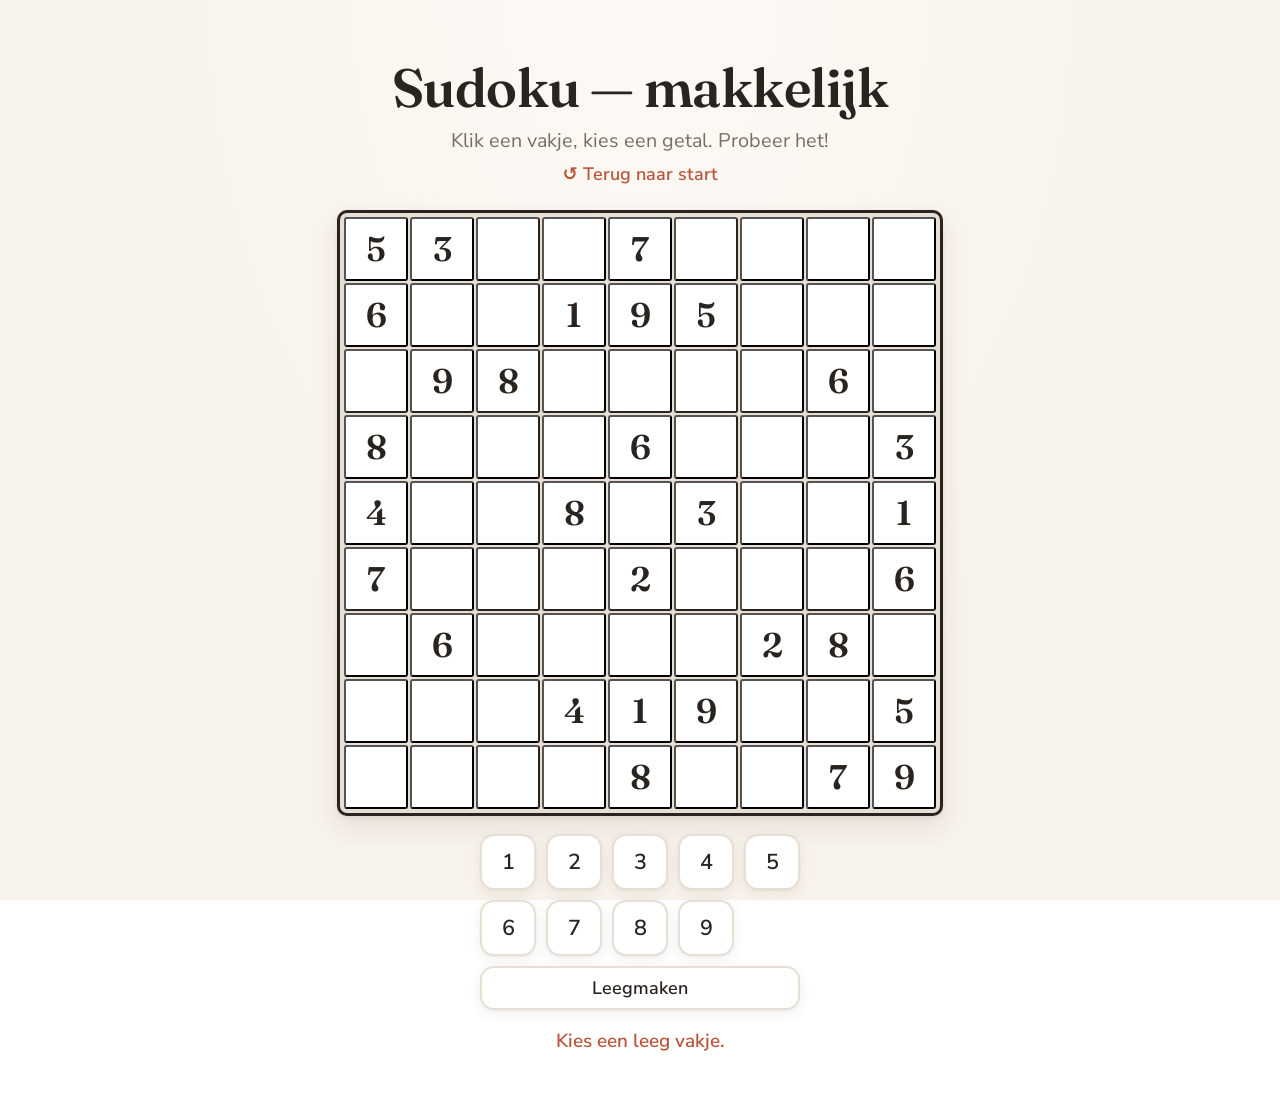
==== sudoku.html @ 41a735c5 "Add easy Sudoku game for mama - Created sudoku.html with a simple, accessible grid - Large click tar" ====
<!doctype html>
<html lang="nl">
<head>
<meta charset="utf-8">
<meta name="viewport" content="width=device-width, initial-scale=1">
<title>Sudoku — makkelijk</title>
<link rel="preconnect" href="https://fonts.googleapis.com">
<link rel="preconnect" href="https://fonts.gstatic.com" crossorigin>
<link href="https://fonts.googleapis.com/css2?family=Fraunces:opsz,wght@9..144,600&family=Nunito+Sans:opsz,wght@6..12,400;6..12,600&display=swap" rel="stylesheet">
<style>
  :root {
    --bg: #f7f2eb;
    --bg-glow: #fdf9f4;
    --card: #ffffff;
    --text: #2a2420;
    --muted: #7a6e64;
    --accent: #b8553a;
    --accent-soft: #f6e6df;
    --line: #e8dfd4;
    --shadow: 0 1px 2px rgba(60,40,20,.05), 0 4px 14px rgba(60,40,20,.06);
    --shadow-hover: 0 2px 4px rgba(60,40,20,.06), 0 10px 24px rgba(60,40,20,.10);
  }
  @media (prefers-color-scheme: dark) {
    :root { --bg:#1d1916; --bg-glow:#26211d; --card:#2a2420; --text:#f2ebe3; --muted:#a89c91; --accent:#e2876b; --accent-soft:#3a2b25; --line:#3a322c; --shadow:0 1px 2px rgba(0,0,0,.3); --shadow-hover:0 6px 20px rgba(0,0,0,.4); }
  }
  * { box-sizing: border-box; }
  html { font-size: 18px; }
  body {
    margin: 0; min-height: 100vh;
    background: radial-gradient(ellipse at top, var(--bg-glow), var(--bg) 60%) fixed;
    color: var(--text); font-family: "Nunito Sans", "Segoe UI", system-ui, sans-serif;
    display: flex; flex-direction: column; align-items: center; padding: 6vh 16px 48px;
  }
  header { text-align: center; margin-bottom: 24px; }
  h1 { font-family: "Fraunces", Georgia, serif; font-weight: 600; font-size: clamp(2rem, 5vw, 3rem); margin: 0 0 6px; letter-spacing: -.01em; }
  .subtitle { color: var(--muted); font-size: 1.1rem; margin: 0; }
  .back { display: inline-block; margin-top: 8px; font-size: 1rem; color: var(--accent); text-decoration: none; font-weight: 600; }

  /* Board frame */
  .board-wrap { display: flex; flex-direction: column; align-items: center; gap: 18px; }
  .board {
    display: grid; grid-template-columns: repeat(9, 1fr); gap: 2px;
    background: var(--line); border: 3px solid var(--text); border-radius: 10px;
    padding: 4px; box-shadow: var(--shadow-hover); user-select: none;
  }
  .cell {
    width: clamp(42px, 10vw, 64px); height: clamp(42px, 10vw, 64px);
    background: var(--card); display: flex; align-items: center; justify-content: center;
    font-family: "Fraunces", Georgia, serif; font-weight: 600; font-size: clamp(1.3rem, 3.5vw, 1.9rem);
    color: var(--text); border-radius: 3px; cursor: pointer;
    transition: background .12s, box-shadow .12s; position: relative;
  }
  .cell:hover { background: var(--accent-soft); }
  .cell.selected { background: #f0d0c5; box-shadow: inset 0 0 0 3px var(--accent); }
  .cell.given { color: var(--text); }
  .cell.user { color: var(--accent); }
  .cell.invalid { color: #c44; background: #fdeae5; }

  /* Thick subgrid borders via CSS on 3rd/6th columns/rows */
  .cell:nth-child(3n):not(:nth-child(9n)) { border-right: 2px solid var(--text); }
  .cell:nth-child(n+19):nth-child(-n+27), .cell:nth-child(n+46):nth-child(-n+54) { border-bottom: 2px solid var(--text); }

  /* Number pad */
  .pad { display: grid; grid-template-columns: repeat(5, 1fr); gap: 10px; }
  .pad button {
    font: inherit; font-weight: 600; font-size: 1.2rem; min-width: 56px; min-height: 56px;
    border: 2px solid var(--line); border-radius: 14px; background: var(--card); color: var(--text);
    box-shadow: var(--shadow); cursor: pointer; transition: transform .08s, box-shadow .15s, border-color .15s;
  }
  .pad button:hover { transform: translateY(-2px); box-shadow: var(--shadow-hover); border-color: var(--accent); }
  .pad button:active { transform: translateY(0); }
  .pad .clear { grid-column: span 5; font-size: 1rem; min-height: 44px; }

  .status { min-height: 1.6rem; font-weight: 600; color: var(--accent); text-align: center; font-size: 1.05rem; }
</style>
</head>
<body>
<header>
  <h1>Sudoku — makkelijk</h1>
  <p class="subtitle">Klik een vakje, kies een getal. Probeer het!</p>
  <a class="back" href="index.html">↺ Terug naar start</a>
</header>

<main class="board-wrap" aria-label="Sudoku spel">
  <div class="board" id="board" role="grid" aria-label="Sudoku bord"></div>
  <div class="pad" id="pad" aria-label="Cijferkeuze"></div>
  <div class="status" id="status" aria-live="polite"></div>
</main>

<script>
  // Easy puzzle (low difficulty): 36 given cells, 43 to fill
  const PUZZLE = [
    [5,3,0,0,7,0,0,0,0],
    [6,0,0,1,9,5,0,0,0],
    [0,9,8,0,0,0,0,6,0],
    [8,0,0,0,6,0,0,0,3],
    [4,0,0,8,0,3,0,0,1],
    [7,0,0,0,2,0,0,0,6],
    [0,6,0,0,0,0,2,8,0],
    [0,0,0,4,1,9,0,0,5],
    [0,0,0,0,8,0,0,7,9],
  ];
  // Note: this is a hand-curated easy board with only one unique solution.

  const boardEl = document.getElementById('board');
  const padEl = document.getElementById('pad');
  const statusEl = document.getElementById('status');
  let selected = null; // index 0-80
  const grid = []; // 81 cells values
  const given = []; // boolean

  function init() {
    for (let i = 0; i < 81; i++) {
      const r = Math.floor(i / 9), c = i % 9;
      grid[i] = PUZZLE[r][c];
      given[i] = PUZZLE[r][c] !== 0;
    }
    render();
    buildPad();
    statusEl.textContent = 'Kies een leeg vakje.';
  }

  function render() {
    boardEl.innerHTML = '';
    for (let i = 0; i < 81; i++) {
      const cell = document.createElement('button');
      cell.className = 'cell';
      cell.setAttribute('aria-label', 'Rij ' + (Math.floor(i/9)+1) + ', kolom ' + (i%9+1));
      cell.setAttribute('role', 'gridcell');
      if (given[i]) cell.classList.add('given');
      else if (grid[i]) cell.classList.add('user');
      cell.textContent = grid[i] ? grid[i] : '';
      if (i === selected) cell.classList.add('selected');
      cell.addEventListener('click', () => { selected = i; render(); });
      boardEl.appendChild(cell);
    }
    // Check basic conflicts for visual feedback
    for (let i = 0; i < 81; i++) {
      const cellEl = boardEl.children[i];
      if (!given[i] && grid[i] && hasConflict(i, grid[i])) cellEl.classList.add('invalid');
    }
  }

  function buildPad() {
    padEl.innerHTML = '';
    for (let n = 1; n <= 9; n++) {
      const btn = document.createElement('button');
      btn.textContent = n;
      btn.setAttribute('aria-label', 'Cijfer ' + n);
      btn.addEventListener('click', () => enterNumber(n));
      padEl.appendChild(btn);
    }
    const clear = document.createElement('button');
    clear.className = 'clear';
    clear.textContent = 'Leegmaken';
    clear.addEventListener('click', () => enterNumber(0));
    padEl.appendChild(clear);
  }

  function enterNumber(n) {
    if (selected === null) { statusEl.textContent = 'Klik eerst op een vakje.'; return; }
    if (given[selected]) { statusEl.textContent = 'Dit vakje is al ingevuld.'; return; }
    grid[selected] = n;
    selected = null;
    render();
    if (n === 0) { statusEl.textContent = 'Cijfer weggehaald.'; return; }
    if (isSolved()) { statusEl.textContent = '🎉 Goed gedaan, Omi! Je bent klaar!'; setTimeout(() => { statusEl.textContent = 'Klik "Nieuw spel" voor een nieuwe.'; }, 3000); }
    else if (hasConflict(selected !== null ? selected : 0, n)) { statusEl.textContent = 'Dat veroorzaakt een fout — kijk goed!'; }
    else { statusEl.textContent = 'Goede zet!'; }
  }

  function hasConflict(i, val) {
    if (!val) return false;
    const r = Math.floor(i / 9), c = i % 9;
    const boxR = Math.floor(r / 3) * 3, boxC = Math.floor(c / 3) * 3;
    for (let k = 0; k < 9; k++) {
      const j = r * 9 + k; // same row
      if (j !== i && grid[j] === val) return true;
      const j2 = k * 9 + c; // same col
      if (j2 !== i && grid[j2] === val) return true;
    }
    for (let br = 0; br < 3; br++) for (let bc = 0; bc < 3; bc++) {
      const j = (boxR + br) * 9 + (boxC + bc);
      if (j !== i && grid[j] === val) return true;
    }
    return false;
  }

  function isSolved() {
    for (let i = 0; i < 81; i++) if (!grid[i]) return false;
    for (let i = 0; i < 81; i++) if (hasConflict(i, grid[i])) return false;
    return true;
  }

  // Keyboard support: arrows + numbers
  document.addEventListener('keydown', (e) => {
    if (e.key >= '1' && e.key <= '9') { enterNumber(parseInt(e.key)); e.preventDefault(); }
    else if (e.key === 'Backspace' || e.key === 'Delete') { enterNumber(0); e.preventDefault(); }
    else if (e.key === 'ArrowRight') { if (selected !== null) { selected = Math.min(80, selected + 1); render(); } e.preventDefault(); }
    else if (e.key === 'ArrowLeft') { if (selected !== null) { selected = Math.max(0, selected - 1); render(); } e.preventDefault(); }
    else if (e.key === 'ArrowDown') { if (selected !== null) { selected = Math.min(80, selected + 9); render(); } e.preventDefault(); }
    else if (e.key === 'ArrowUp') { if (selected !== null) { selected = Math.max(0, selected - 9); render(); } e.preventDefault(); }
  });

  init();
</script>
</body>
</html>
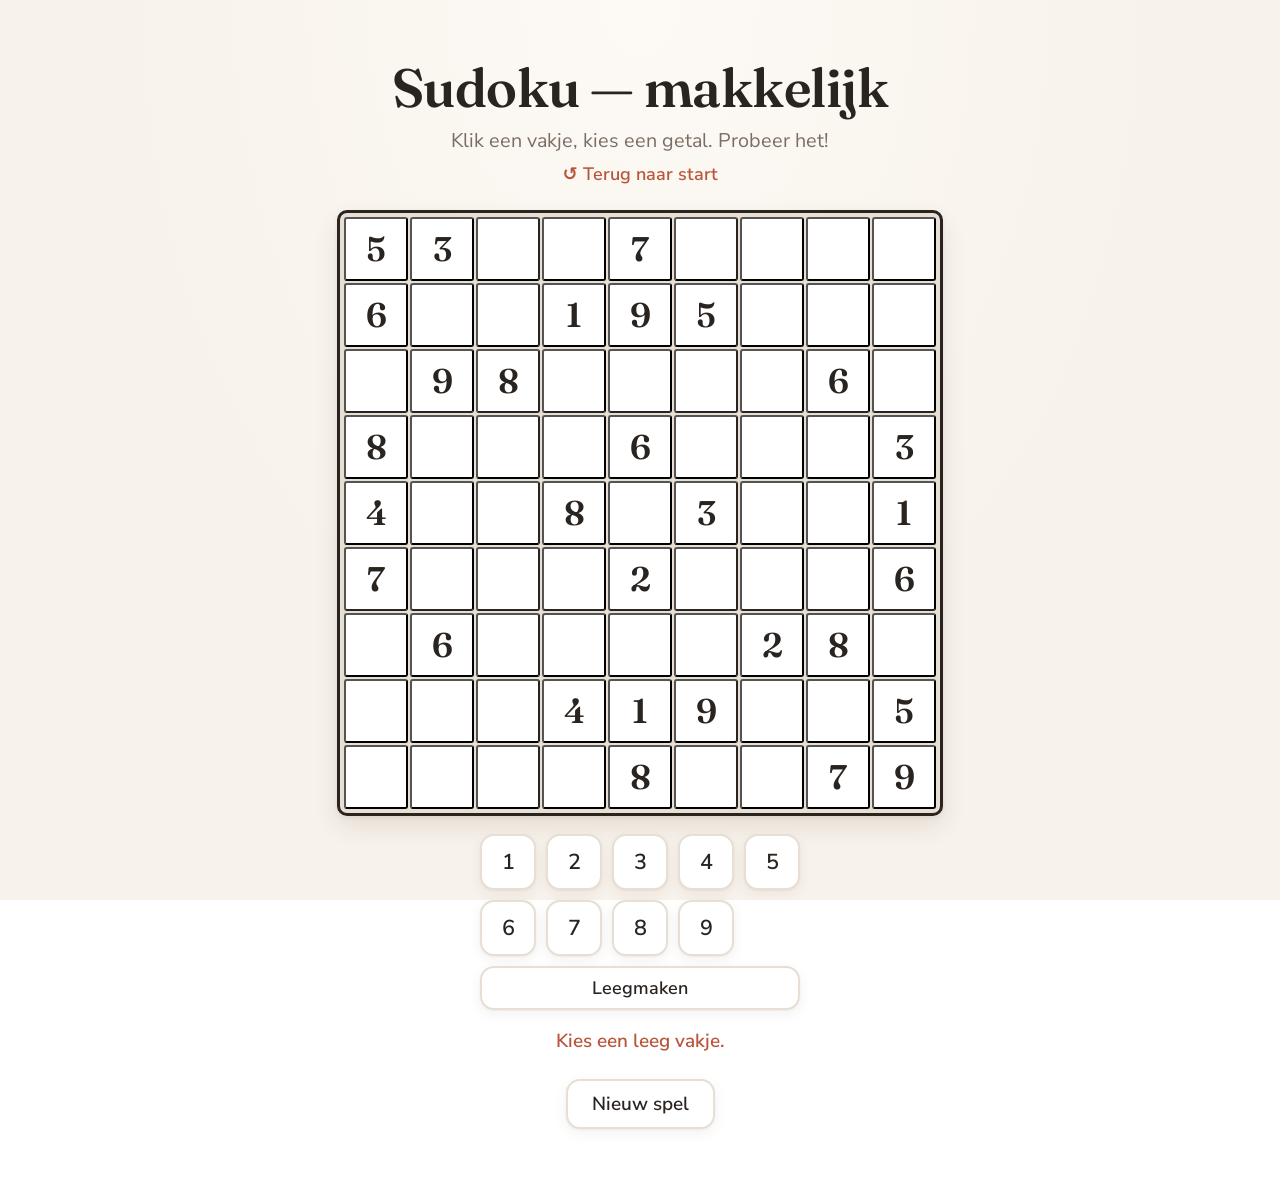
==== commit 94434d9f: "Add restart button to Sudoku game" ====
--- a/sudoku.html
+++ b/sudoku.html
@@ -85,6 +85,7 @@
   <div class="board" id="board" role="grid" aria-label="Sudoku bord"></div>
   <div class="pad" id="pad" aria-label="Cijferkeuze"></div>
   <div class="status" id="status" aria-live="polite"></div>
+  <button onclick="restart()" style="font:inherit;font-size:1.05rem;font-weight:600;padding:10px 24px;border-radius:14px;border:2px solid var(--line);background:var(--card);color:var(--text);cursor:pointer;box-shadow:var(--shadow);margin-top:4px;">Nieuw spel</button>
 </main>
 
 <script>
@@ -203,6 +204,14 @@
   });
 
   init();
+
+  function restart() {
+    statusEl.textContent = 'Spel opnieuw starten...';
+    setTimeout(() => {
+      statusEl.textContent = 'Kies een leeg vakje.';
+      init();
+    }, 300);
+  }
 </script>
 </body>
 </html>
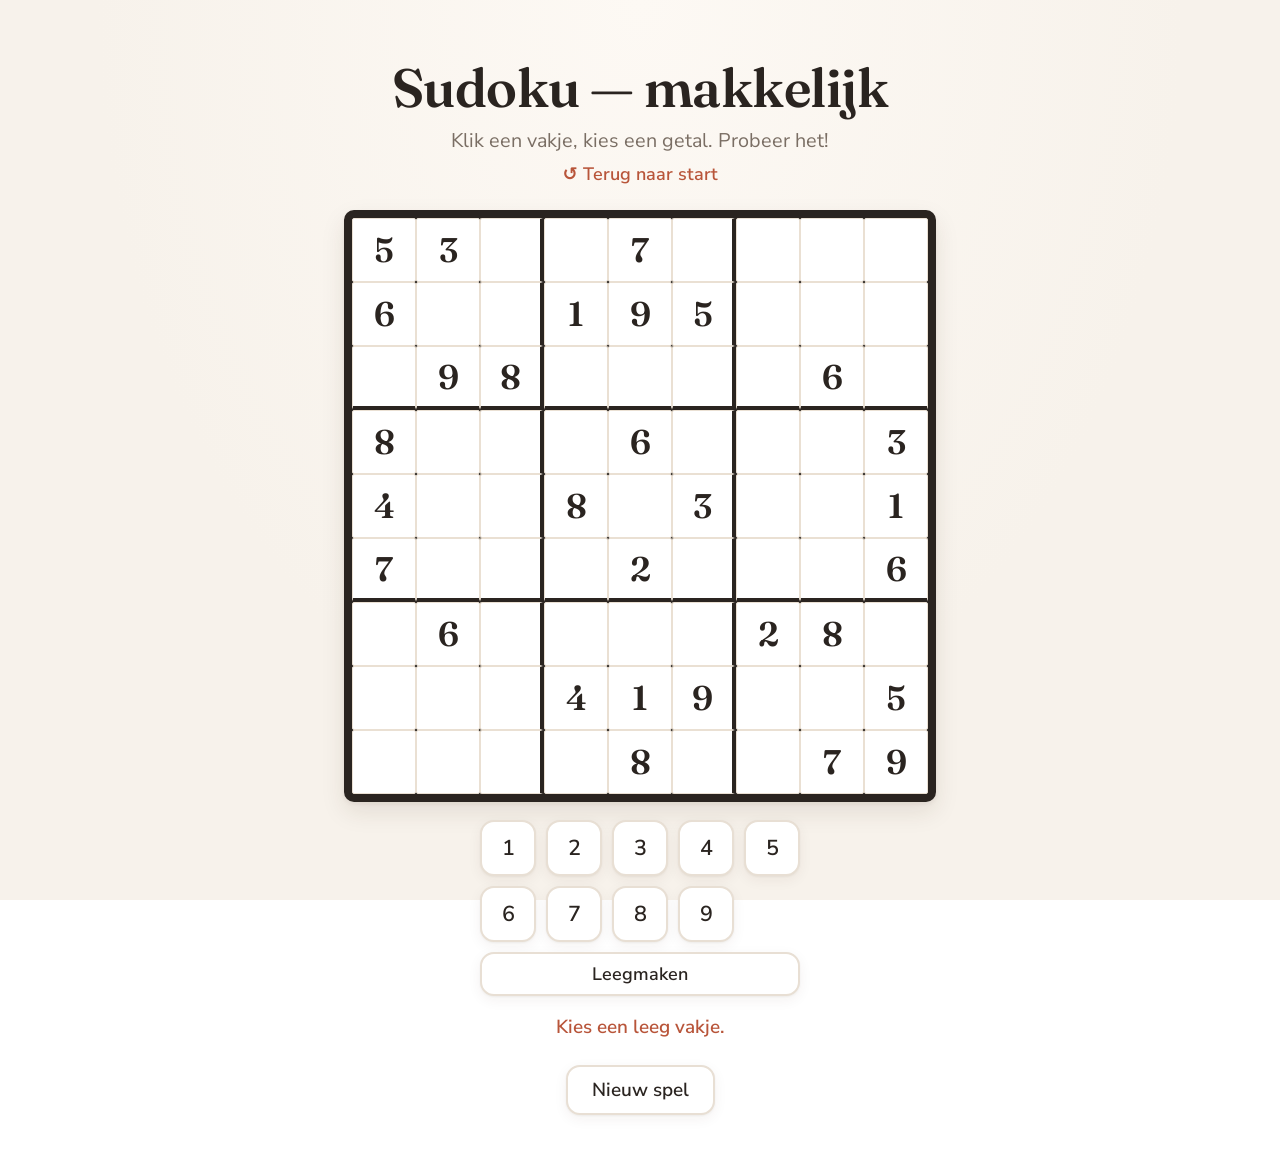
==== commit 7089dabe: "Make Sudoku 3x3 subgrids clearer with thicker borders" ====
--- a/sudoku.html
+++ b/sudoku.html
@@ -39,16 +39,17 @@
   /* Board frame */
   .board-wrap { display: flex; flex-direction: column; align-items: center; gap: 18px; }
   .board {
-    display: grid; grid-template-columns: repeat(9, 1fr); gap: 2px;
-    background: var(--line); border: 3px solid var(--text); border-radius: 10px;
-    padding: 4px; box-shadow: var(--shadow-hover); user-select: none;
+    display: grid; grid-template-columns: repeat(9, 1fr); gap: 0;
+    background: var(--text); border: 5px solid var(--text); border-radius: 10px;
+    padding: 3px; box-shadow: var(--shadow-hover); user-select: none;
   }
   .cell {
     width: clamp(42px, 10vw, 64px); height: clamp(42px, 10vw, 64px);
     background: var(--card); display: flex; align-items: center; justify-content: center;
     font-family: "Fraunces", Georgia, serif; font-weight: 600; font-size: clamp(1.3rem, 3.5vw, 1.9rem);
-    color: var(--text); border-radius: 3px; cursor: pointer;
+    color: var(--text); border-radius: 2px; cursor: pointer;
     transition: background .12s, box-shadow .12s; position: relative;
+    border: 1px solid #eae0d3;
   }
   .cell:hover { background: var(--accent-soft); }
   .cell.selected { background: #f0d0c5; box-shadow: inset 0 0 0 3px var(--accent); }
@@ -57,8 +58,8 @@
   .cell.invalid { color: #c44; background: #fdeae5; }
 
   /* Thick subgrid borders via CSS on 3rd/6th columns/rows */
-  .cell:nth-child(3n):not(:nth-child(9n)) { border-right: 2px solid var(--text); }
-  .cell:nth-child(n+19):nth-child(-n+27), .cell:nth-child(n+46):nth-child(-n+54) { border-bottom: 2px solid var(--text); }
+  .cell:nth-child(3n):not(:nth-child(9n)) { border-right: 4px solid var(--text); }
+  .cell:nth-child(n+19):nth-child(-n+27), .cell:nth-child(n+46):nth-child(-n+54) { border-bottom: 4px solid var(--text); }
 
   /* Number pad */
   .pad { display: grid; grid-template-columns: repeat(5, 1fr); gap: 10px; }
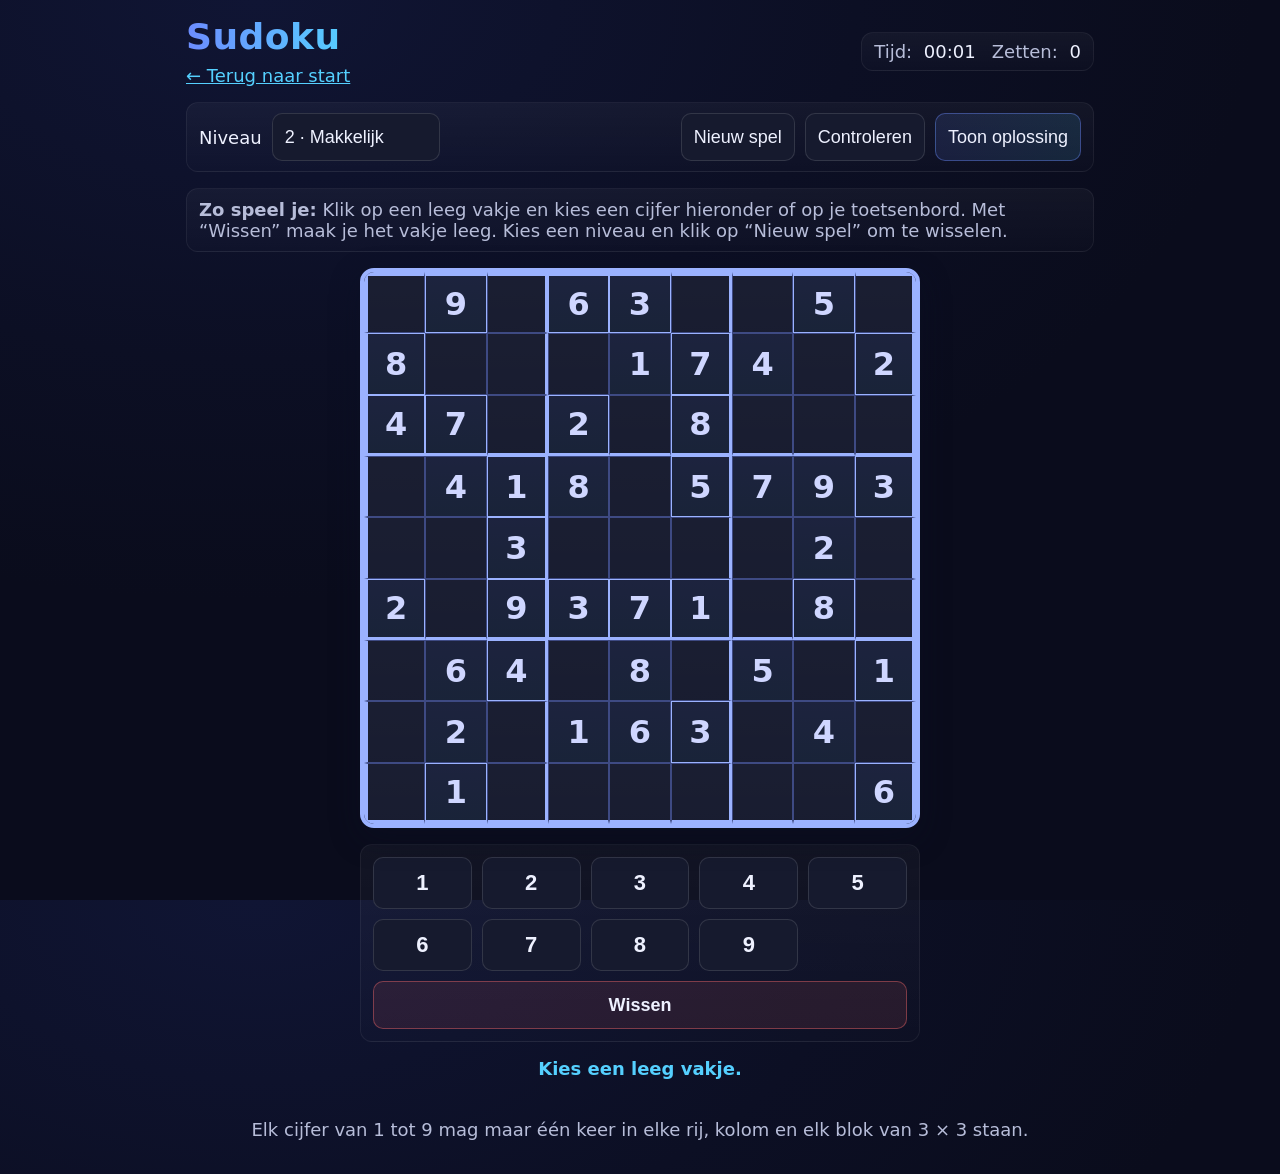
==== commit bc377c98: "Replace game tiles with inline Sudoku and six difficulty levels" ====
--- a/sudoku.html
+++ b/sudoku.html
@@ -1,218 +1,72 @@
-<!doctype html>
+<!DOCTYPE html>
 <html lang="nl">
 <head>
-<meta charset="utf-8">
-<meta name="viewport" content="width=device-width, initial-scale=1">
-<title>Sudoku — makkelijk</title>
-<link rel="preconnect" href="https://fonts.googleapis.com">
-<link rel="preconnect" href="https://fonts.gstatic.com" crossorigin>
-<link href="https://fonts.googleapis.com/css2?family=Fraunces:opsz,wght@9..144,600&family=Nunito+Sans:opsz,wght@6..12,400;6..12,600&display=swap" rel="stylesheet">
-<style>
-  :root {
-    --bg: #f7f2eb;
-    --bg-glow: #fdf9f4;
-    --card: #ffffff;
-    --text: #2a2420;
-    --muted: #7a6e64;
-    --accent: #b8553a;
-    --accent-soft: #f6e6df;
-    --line: #e8dfd4;
-    --shadow: 0 1px 2px rgba(60,40,20,.05), 0 4px 14px rgba(60,40,20,.06);
-    --shadow-hover: 0 2px 4px rgba(60,40,20,.06), 0 10px 24px rgba(60,40,20,.10);
-  }
-  @media (prefers-color-scheme: dark) {
-    :root { --bg:#1d1916; --bg-glow:#26211d; --card:#2a2420; --text:#f2ebe3; --muted:#a89c91; --accent:#e2876b; --accent-soft:#3a2b25; --line:#3a322c; --shadow:0 1px 2px rgba(0,0,0,.3); --shadow-hover:0 6px 20px rgba(0,0,0,.4); }
-  }
-  * { box-sizing: border-box; }
-  html { font-size: 18px; }
-  body {
-    margin: 0; min-height: 100vh;
-    background: radial-gradient(ellipse at top, var(--bg-glow), var(--bg) 60%) fixed;
-    color: var(--text); font-family: "Nunito Sans", "Segoe UI", system-ui, sans-serif;
-    display: flex; flex-direction: column; align-items: center; padding: 6vh 16px 48px;
-  }
-  header { text-align: center; margin-bottom: 24px; }
-  h1 { font-family: "Fraunces", Georgia, serif; font-weight: 600; font-size: clamp(2rem, 5vw, 3rem); margin: 0 0 6px; letter-spacing: -.01em; }
-  .subtitle { color: var(--muted); font-size: 1.1rem; margin: 0; }
-  .back { display: inline-block; margin-top: 8px; font-size: 1rem; color: var(--accent); text-decoration: none; font-weight: 600; }
-
-  /* Board frame */
-  .board-wrap { display: flex; flex-direction: column; align-items: center; gap: 18px; }
-  .board {
-    display: grid; grid-template-columns: repeat(9, 1fr); gap: 0;
-    background: var(--text); border: 5px solid var(--text); border-radius: 10px;
-    padding: 3px; box-shadow: var(--shadow-hover); user-select: none;
-  }
-  .cell {
-    width: clamp(42px, 10vw, 64px); height: clamp(42px, 10vw, 64px);
-    background: var(--card); display: flex; align-items: center; justify-content: center;
-    font-family: "Fraunces", Georgia, serif; font-weight: 600; font-size: clamp(1.3rem, 3.5vw, 1.9rem);
-    color: var(--text); border-radius: 2px; cursor: pointer;
-    transition: background .12s, box-shadow .12s; position: relative;
-    border: 1px solid #eae0d3;
-  }
-  .cell:hover { background: var(--accent-soft); }
-  .cell.selected { background: #f0d0c5; box-shadow: inset 0 0 0 3px var(--accent); }
-  .cell.given { color: var(--text); }
-  .cell.user { color: var(--accent); }
-  .cell.invalid { color: #c44; background: #fdeae5; }
-
-  /* Thick subgrid borders via CSS on 3rd/6th columns/rows */
-  .cell:nth-child(3n):not(:nth-child(9n)) { border-right: 4px solid var(--text); }
-  .cell:nth-child(n+19):nth-child(-n+27), .cell:nth-child(n+46):nth-child(-n+54) { border-bottom: 4px solid var(--text); }
-
-  /* Number pad */
-  .pad { display: grid; grid-template-columns: repeat(5, 1fr); gap: 10px; }
-  .pad button {
-    font: inherit; font-weight: 600; font-size: 1.2rem; min-width: 56px; min-height: 56px;
-    border: 2px solid var(--line); border-radius: 14px; background: var(--card); color: var(--text);
-    box-shadow: var(--shadow); cursor: pointer; transition: transform .08s, box-shadow .15s, border-color .15s;
-  }
-  .pad button:hover { transform: translateY(-2px); box-shadow: var(--shadow-hover); border-color: var(--accent); }
-  .pad button:active { transform: translateY(0); }
-  .pad .clear { grid-column: span 5; font-size: 1rem; min-height: 44px; }
-
-  .status { min-height: 1.6rem; font-weight: 600; color: var(--accent); text-align: center; font-size: 1.05rem; }
-</style>
+  <meta charset="UTF-8" />
+  <meta name="viewport" content="width=device-width, initial-scale=1" />
+  <title>Sudoku — zes niveaus</title>
+  <script>
+    if (new URLSearchParams(location.search).has("inline")) document.documentElement.classList.add("inline");
+  </script>
+  <link rel="stylesheet" href="sudoku/style.css" />
 </head>
 <body>
-<header>
-  <h1>Sudoku — makkelijk</h1>
-  <p class="subtitle">Klik een vakje, kies een getal. Probeer het!</p>
-  <a class="back" href="index.html">↺ Terug naar start</a>
-</header>
+  <div class="app">
+    <header class="header">
+      <div><h1>Sudoku</h1><a class="back" href="index.html">← Terug naar start</a></div>
+      <div class="status">
+        <div class="stat"><span class="label">Tijd:</span> <span id="timer">00:00</span></div>
+        <div class="stat"><span class="label">Zetten:</span> <span id="moves">0</span></div>
+      </div>
+    </header>
 
-<main class="board-wrap" aria-label="Sudoku spel">
-  <div class="board" id="board" role="grid" aria-label="Sudoku bord"></div>
-  <div class="pad" id="pad" aria-label="Cijferkeuze"></div>
-  <div class="status" id="status" aria-live="polite"></div>
-  <button onclick="restart()" style="font:inherit;font-size:1.05rem;font-weight:600;padding:10px 24px;border-radius:14px;border:2px solid var(--line);background:var(--card);color:var(--text);cursor:pointer;box-shadow:var(--shadow);margin-top:4px;">Nieuw spel</button>
-</main>
+    <section class="controls">
+      <div class="left-controls">
+        <label class="label" for="difficulty">Niveau</label>
+        <select id="difficulty" aria-label="Moeilijkheid">
+          <option value="very-easy">1 · Heel makkelijk</option>
+          <option value="easy" selected>2 · Makkelijk</option>
+          <option value="normal">3 · Gemiddeld</option>
+          <option value="challenging">4 · Uitdagend</option>
+          <option value="hard">5 · Moeilijk</option>
+          <option value="very-hard">6 · Heel moeilijk</option>
+        </select>
+      </div>
+      <div class="right-controls">
+        <button id="newGameBtn" class="btn">Nieuw spel</button>
+        <button id="checkBtn" class="btn" disabled>Controleren</button>
+        <button id="solveBtn" class="btn btn-accent" disabled>Toon oplossing</button>
+      </div>
+    </section>
 
-<script>
-  // Easy puzzle (low difficulty): 36 given cells, 43 to fill
-  const PUZZLE = [
-    [5,3,0,0,7,0,0,0,0],
-    [6,0,0,1,9,5,0,0,0],
-    [0,9,8,0,0,0,0,6,0],
-    [8,0,0,0,6,0,0,0,3],
-    [4,0,0,8,0,3,0,0,1],
-    [7,0,0,0,2,0,0,0,6],
-    [0,6,0,0,0,0,2,8,0],
-    [0,0,0,4,1,9,0,0,5],
-    [0,0,0,0,8,0,0,7,9],
-  ];
-  // Note: this is a hand-curated easy board with only one unique solution.
+    <section class="howto" aria-live="polite">
+      <strong>Zo speel je:</strong>
+      <span>Klik op een leeg vakje en kies een cijfer hieronder of op je toetsenbord. Met “Wissen” maak je het vakje leeg. Kies een niveau en klik op “Nieuw spel” om te wisselen.</span>
+    </section>
 
-  const boardEl = document.getElementById('board');
-  const padEl = document.getElementById('pad');
-  const statusEl = document.getElementById('status');
-  let selected = null; // index 0-80
-  const grid = []; // 81 cells values
-  const given = []; // boolean
+    <main class="board-wrapper">
+      <div id="board" class="board" role="grid" aria-label="Sudokubord"></div>
+    </main>
 
-  function init() {
-    for (let i = 0; i < 81; i++) {
-      const r = Math.floor(i / 9), c = i % 9;
-      grid[i] = PUZZLE[r][c];
-      given[i] = PUZZLE[r][c] !== 0;
-    }
-    render();
-    buildPad();
-    statusEl.textContent = 'Kies een leeg vakje.';
-  }
+    <section class="keypad" aria-label="Cijferkeuze">
+      <button class="key" data-key="1">1</button>
+      <button class="key" data-key="2">2</button>
+      <button class="key" data-key="3">3</button>
+      <button class="key" data-key="4">4</button>
+      <button class="key" data-key="5">5</button>
+      <button class="key" data-key="6">6</button>
+      <button class="key" data-key="7">7</button>
+      <button class="key" data-key="8">8</button>
+      <button class="key" data-key="9">9</button>
+      <button class="key key-erase" data-key="erase">Wissen</button>
+    </section>
 
-  function render() {
-    boardEl.innerHTML = '';
-    for (let i = 0; i < 81; i++) {
-      const cell = document.createElement('button');
-      cell.className = 'cell';
-      cell.setAttribute('aria-label', 'Rij ' + (Math.floor(i/9)+1) + ', kolom ' + (i%9+1));
-      cell.setAttribute('role', 'gridcell');
-      if (given[i]) cell.classList.add('given');
-      else if (grid[i]) cell.classList.add('user');
-      cell.textContent = grid[i] ? grid[i] : '';
-      if (i === selected) cell.classList.add('selected');
-      cell.addEventListener('click', () => { selected = i; render(); });
-      boardEl.appendChild(cell);
-    }
-    // Check basic conflicts for visual feedback
-    for (let i = 0; i < 81; i++) {
-      const cellEl = boardEl.children[i];
-      if (!given[i] && grid[i] && hasConflict(i, grid[i])) cellEl.classList.add('invalid');
-    }
-  }
+    <p id="message" class="message" role="status" aria-live="polite"></p>
 
-  function buildPad() {
-    padEl.innerHTML = '';
-    for (let n = 1; n <= 9; n++) {
-      const btn = document.createElement('button');
-      btn.textContent = n;
-      btn.setAttribute('aria-label', 'Cijfer ' + n);
-      btn.addEventListener('click', () => enterNumber(n));
-      padEl.appendChild(btn);
-    }
-    const clear = document.createElement('button');
-    clear.className = 'clear';
-    clear.textContent = 'Leegmaken';
-    clear.addEventListener('click', () => enterNumber(0));
-    padEl.appendChild(clear);
-  }
+    <footer class="footer">
+      <p>Elk cijfer van 1 tot 9 mag maar één keer in elke rij, kolom en elk blok van 3 × 3 staan.</p>
+    </footer>
+  </div>
 
-  function enterNumber(n) {
-    if (selected === null) { statusEl.textContent = 'Klik eerst op een vakje.'; return; }
-    if (given[selected]) { statusEl.textContent = 'Dit vakje is al ingevuld.'; return; }
-    grid[selected] = n;
-    selected = null;
-    render();
-    if (n === 0) { statusEl.textContent = 'Cijfer weggehaald.'; return; }
-    if (isSolved()) { statusEl.textContent = '🎉 Goed gedaan, Omi! Je bent klaar!'; setTimeout(() => { statusEl.textContent = 'Klik "Nieuw spel" voor een nieuwe.'; }, 3000); }
-    else if (hasConflict(selected !== null ? selected : 0, n)) { statusEl.textContent = 'Dat veroorzaakt een fout — kijk goed!'; }
-    else { statusEl.textContent = 'Goede zet!'; }
-  }
-
-  function hasConflict(i, val) {
-    if (!val) return false;
-    const r = Math.floor(i / 9), c = i % 9;
-    const boxR = Math.floor(r / 3) * 3, boxC = Math.floor(c / 3) * 3;
-    for (let k = 0; k < 9; k++) {
-      const j = r * 9 + k; // same row
-      if (j !== i && grid[j] === val) return true;
-      const j2 = k * 9 + c; // same col
-      if (j2 !== i && grid[j2] === val) return true;
-    }
-    for (let br = 0; br < 3; br++) for (let bc = 0; bc < 3; bc++) {
-      const j = (boxR + br) * 9 + (boxC + bc);
-      if (j !== i && grid[j] === val) return true;
-    }
-    return false;
-  }
-
-  function isSolved() {
-    for (let i = 0; i < 81; i++) if (!grid[i]) return false;
-    for (let i = 0; i < 81; i++) if (hasConflict(i, grid[i])) return false;
-    return true;
-  }
-
-  // Keyboard support: arrows + numbers
-  document.addEventListener('keydown', (e) => {
-    if (e.key >= '1' && e.key <= '9') { enterNumber(parseInt(e.key)); e.preventDefault(); }
-    else if (e.key === 'Backspace' || e.key === 'Delete') { enterNumber(0); e.preventDefault(); }
-    else if (e.key === 'ArrowRight') { if (selected !== null) { selected = Math.min(80, selected + 1); render(); } e.preventDefault(); }
-    else if (e.key === 'ArrowLeft') { if (selected !== null) { selected = Math.max(0, selected - 1); render(); } e.preventDefault(); }
-    else if (e.key === 'ArrowDown') { if (selected !== null) { selected = Math.min(80, selected + 9); render(); } e.preventDefault(); }
-    else if (e.key === 'ArrowUp') { if (selected !== null) { selected = Math.max(0, selected - 9); render(); } e.preventDefault(); }
-  });
-
-  init();
-
-  function restart() {
-    statusEl.textContent = 'Spel opnieuw starten...';
-    setTimeout(() => {
-      statusEl.textContent = 'Kies een leeg vakje.';
-      init();
-    }, 300);
-  }
-</script>
+  <script src="sudoku/script.js"></script>
 </body>
-</html>
+</html>
--- a/sudoku/style.css
+++ b/sudoku/style.css
@@ -0,0 +1,285 @@
+:root {
+  --bg: #0f1220;
+  --panel: #161a2e;
+  --panel-2: #1d2240;
+  --text: #eef1ff;
+  --muted: #b7bdd9;
+  --accent: #6c8cff;
+  --accent-2: #55d0ff;
+  --danger: #ff6b6b;
+  /* Increase contrast of grid lines */
+  --grid: #3e4a83;          /* thin lines */
+  --grid-strong: #9bb2ff;   /* thick lines and board edges */
+  --highlight: #24305f;
+  --select: #2f3a77;
+}
+
+* { box-sizing: border-box; }
+
+html, body {
+  height: 100%;
+}
+
+body {
+  margin: 0;
+  font-family: system-ui, -apple-system, Segoe UI, Roboto, Ubuntu, Cantarell, Noto Sans, Helvetica, Arial, "Apple Color Emoji", "Segoe UI Emoji";
+  background: radial-gradient(1000px 600px at 20% 0%, #101534 0%, #0c0f24 60%, #0a0c1c 100%), var(--bg);
+  color: var(--text);
+}
+
+.app {
+  max-width: 1100px;
+  margin: 0 auto;
+  padding: 16px;
+  display: grid;
+  grid-template-rows: auto auto auto 1fr auto auto;
+  gap: 16px;
+  min-height: 100%;
+}
+
+.header {
+  display: flex;
+  align-items: center;
+  justify-content: space-between;
+  gap: 12px;
+}
+
+.header h1 {
+  margin: 0;
+  font-weight: 800;
+  letter-spacing: 0.5px;
+  background: linear-gradient(90deg, var(--accent), var(--accent-2));
+  -webkit-background-clip: text;
+  background-clip: text;
+  color: transparent;
+}
+
+.status {
+  display: flex;
+  gap: 16px;
+  align-items: center;
+  background: linear-gradient(180deg, rgba(255,255,255,0.04), rgba(255,255,255,0.01));
+  border: 1px solid rgba(255,255,255,0.06);
+  padding: 8px 12px;
+  border-radius: 12px;
+}
+
+.stat .label {
+  color: var(--muted);
+  margin-right: 6px;
+}
+
+.controls {
+  display: flex;
+  align-items: center;
+  justify-content: space-between;
+  background: linear-gradient(180deg, rgba(255,255,255,0.04), rgba(255,255,255,0.01));
+  border: 1px solid rgba(255,255,255,0.06);
+  padding: 10px 12px;
+  border-radius: 12px;
+  gap: 12px;
+}
+
+.left-controls, .right-controls {
+  display: flex;
+  align-items: center;
+  gap: 10px;
+}
+
+select, .btn {
+  appearance: none;
+  border: 1px solid rgba(255,255,255,0.12);
+  background: var(--panel);
+  color: var(--text);
+  padding: 10px 12px;
+  border-radius: 10px;
+  font-size: 14px;
+}
+
+.btn {
+  cursor: pointer;
+  transition: transform 0.05s ease, background 0.2s ease, border-color 0.2s ease;
+}
+
+.btn[disabled] {
+  opacity: 0.6;
+  cursor: not-allowed;
+}
+
+.btn:hover:not([disabled]) {
+  border-color: rgba(255,255,255,0.2);
+  transform: translateY(-1px);
+}
+
+.btn:active:not([disabled]) {
+  transform: translateY(0);
+}
+
+.btn-accent {
+  background: linear-gradient(90deg, rgba(108,140,255,0.12), rgba(85,208,255,0.12));
+  border-color: rgba(108,140,255,0.4);
+}
+
+.howto {
+  background: linear-gradient(180deg, rgba(255,255,255,0.04), rgba(255,255,255,0.01));
+  border: 1px solid rgba(255,255,255,0.06);
+  padding: 10px 12px;
+  border-radius: 12px;
+  color: var(--muted);
+  font-size: 14px;
+}
+
+.board-wrapper {
+  display: grid;
+  place-items: center;
+}
+
+.board {
+  width: min(90vw, 560px);
+  height: min(90vw, 560px);
+  background: var(--panel);
+  border-radius: 14px;
+  padding: 0;
+  display: grid;
+  grid-template-columns: repeat(9, 1fr);
+  grid-template-rows: repeat(9, 1fr);
+  gap: 0;
+  border: 4px solid var(--grid-strong);
+  position: relative;
+  box-shadow: 0 10px 30px rgba(12, 16, 36, 0.45), inset 0 0 0 1px rgba(255,255,255,0.02);
+}
+
+.cell {
+  display: grid;
+  place-items: center;
+  font-weight: 700;
+  font-size: clamp(18px, 4vw, 26px);
+  background: linear-gradient(180deg, rgba(255,255,255,0.02), rgba(255,255,255,0.01));
+  color: var(--text);
+  user-select: none;
+  position: relative;
+  outline: none;
+  border: 1px solid var(--grid);
+  transition: background 0.15s ease, border-color 0.15s ease, box-shadow 0.15s ease;
+  min-width: 0;
+}
+
+.cell.edge-left { border-left-width: 4px; border-left-color: var(--grid-strong); }
+.cell.edge-top { border-top-width: 4px; border-top-color: var(--grid-strong); }
+.cell.edge-right { border-right-width: 4px; border-right-color: var(--grid-strong); }
+.cell.edge-bottom { border-bottom-width: 4px; border-bottom-color: var(--grid-strong); }
+
+.cell.thick-right { border-right-width: 3px; border-right-color: var(--grid-strong); }
+.cell.thick-bottom { border-bottom-width: 3px; border-bottom-color: var(--grid-strong); }
+
+.cell.readonly {
+  color: #cfd6ff;
+  background: linear-gradient(180deg, rgba(108,140,255,0.08), rgba(85,208,255,0.05));
+  border-color: var(--grid);
+}
+
+.cell.selected {
+  background: var(--select);
+  border-color: var(--grid-strong);
+  box-shadow: 0 0 0 2px rgba(108,140,255,0.3) inset;
+}
+
+.cell.highlight {
+  background: var(--highlight);
+}
+
+.cell.conflict {
+  background: rgba(255, 107, 107, 0.12);
+  border-color: rgba(255, 107, 107, 0.6);
+  box-shadow: 0 0 0 2px rgba(255, 107, 107, 0.2) inset;
+}
+
+.cell.error {
+  color: var(--danger);
+}
+
+.cell .pencil {
+  font-size: 12px;
+  color: var(--muted);
+}
+
+.keypad {
+  display: grid;
+  grid-template-columns: repeat(5, minmax(56px, 1fr));
+  gap: 10px;
+  background: linear-gradient(180deg, rgba(255,255,255,0.04), rgba(255,255,255,0.01));
+  border: 1px solid rgba(255,255,255,0.06);
+  padding: 12px;
+  border-radius: 12px;
+  width: min(90vw, 560px);
+  margin: 0 auto;
+}
+
+.key {
+  padding: 12px;
+  border-radius: 10px;
+  border: 1px solid rgba(255,255,255,0.12);
+  background: var(--panel);
+  color: var(--text);
+  font-weight: 700;
+  font-size: 18px;
+  cursor: pointer;
+  transition: transform 0.05s ease, background 0.2s ease, border-color 0.2s ease;
+}
+
+.key:hover {
+  border-color: rgba(255,255,255,0.2);
+  transform: translateY(-1px);
+}
+
+.key:active {
+  transform: translateY(0);
+}
+
+.key-erase {
+  grid-column: span 2;
+  background: rgba(255, 107, 107, 0.1);
+  border-color: rgba(255, 107, 107, 0.4);
+}
+
+.footer {
+  text-align: center;
+  color: var(--muted);
+  font-size: 14px;
+}
+
+@media (min-width: 640px) {
+  .keypad {
+    grid-template-columns: repeat(10, minmax(40px, 1fr));
+    width: min(90vw, 560px);
+  }
+  .key-erase {
+    grid-column: span 2;
+  }
+}
+/* Larger controls and wrapping for Omi's start page. */
+body { font-size: 18px; }
+.app { max-width: 940px; grid-template-rows: none; align-content: start; }
+.header, .controls, .right-controls { flex-wrap: wrap; }
+.back { display: inline-block; color: var(--accent-2); margin-top: 8px; }
+.btn, .howto, .footer { font-size: 18px; }
+.btn, .key { min-height: 48px; }
+.board, .keypad { width: min(100%, 560px); }
+.board { height: auto; aspect-ratio: 1; overflow: hidden; }
+.keypad { grid-template-columns: repeat(5, minmax(0, 1fr)); }
+.key { padding: 12px 4px; font-size: 22px; }
+.key-erase { grid-column: 1 / -1; font-size: 18px; }
+.cell { font-size: clamp(20px, 5vw, 32px); cursor: pointer; }
+.cell:focus-visible, button:focus-visible, a:focus-visible { outline: 3px solid var(--accent-2); outline-offset: -3px; }
+.cell.readonly.thick-right, .cell.readonly.edge-right, .cell.readonly.edge-left,
+.cell.readonly.thick-bottom, .cell.readonly.edge-bottom, .cell.readonly.edge-top { border-color: var(--grid-strong); }
+.message { min-height: 1.5em; margin: 0; text-align: center; font-weight: 700; color: var(--accent-2); }
+
+select { font-size: 18px; min-height: 48px; max-width: 100%; }
+.left-controls { flex-wrap: wrap; }
+
+/* Inline game shares the same controls and logic as the standalone page. */
+html.inline, .inline body { height: auto; }
+.inline .app { min-height: 0; }
+.inline .header > div:first-child { display: none; }
+.inline .header { justify-content: center; }
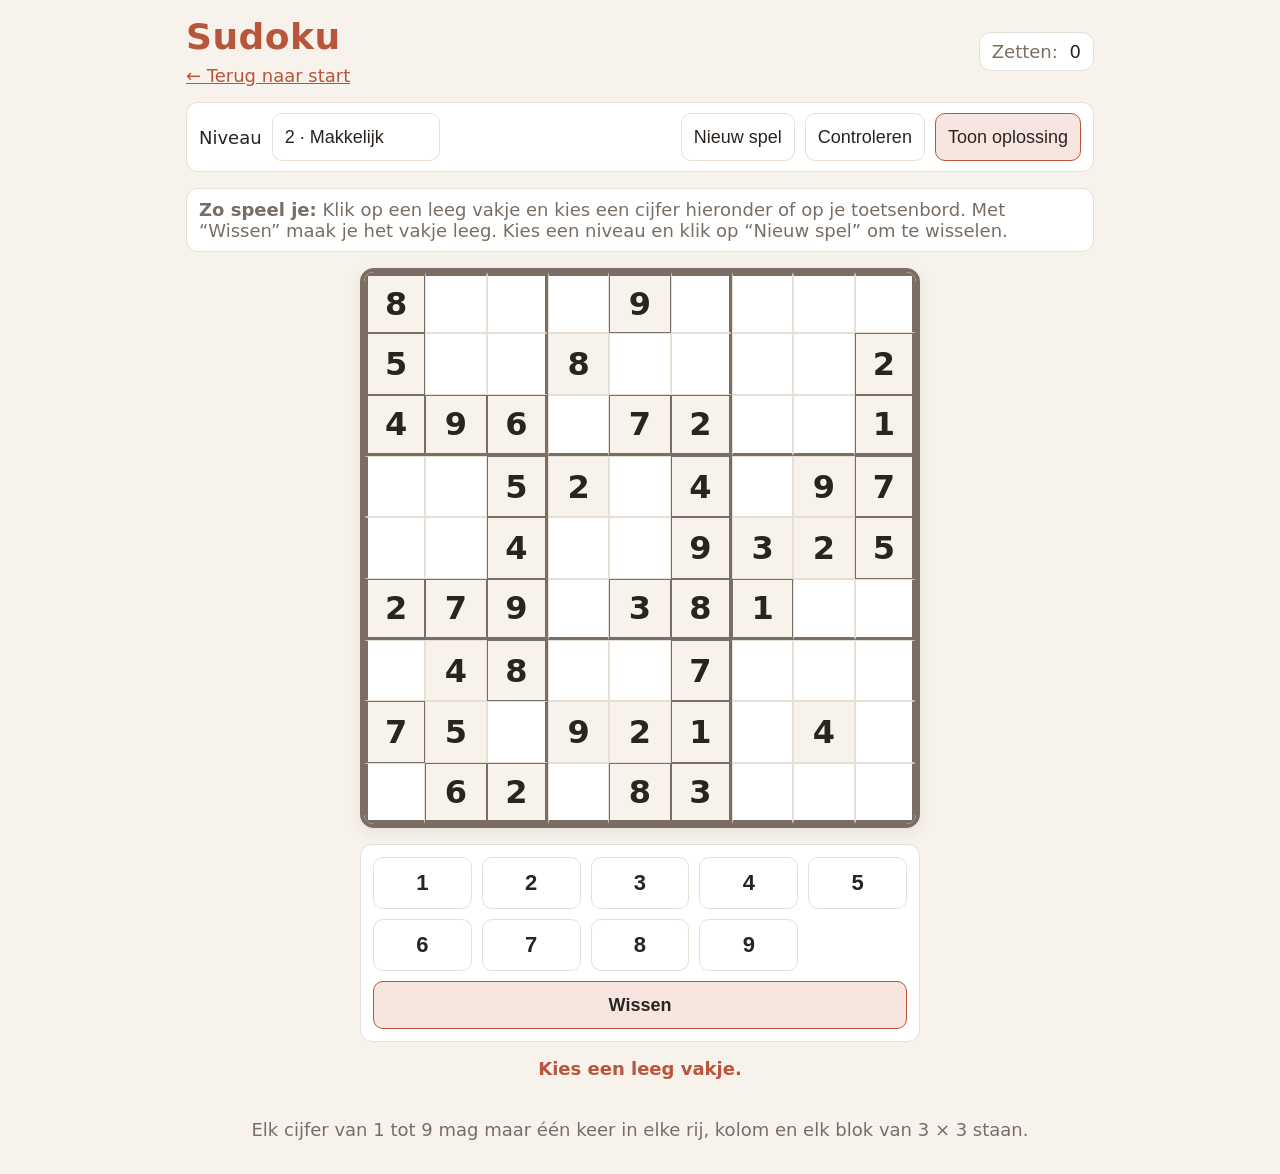
==== commit 2aa5bdb5: "Match Sudoku to site colors and remove game timer" ====
--- a/sudoku.html
+++ b/sudoku.html
@@ -14,7 +14,6 @@
     <header class="header">
       <div><h1>Sudoku</h1><a class="back" href="index.html">← Terug naar start</a></div>
       <div class="status">
-        <div class="stat"><span class="label">Tijd:</span> <span id="timer">00:00</span></div>
         <div class="stat"><span class="label">Zetten:</span> <span id="moves">0</span></div>
       </div>
     </header>
--- a/sudoku/style.css
+++ b/sudoku/style.css
@@ -1,17 +1,33 @@
 :root {
-  --bg: #0f1220;
-  --panel: #161a2e;
-  --panel-2: #1d2240;
-  --text: #eef1ff;
-  --muted: #b7bdd9;
-  --accent: #6c8cff;
-  --accent-2: #55d0ff;
-  --danger: #ff6b6b;
-  /* Increase contrast of grid lines */
-  --grid: #3e4a83;          /* thin lines */
-  --grid-strong: #9bb2ff;   /* thick lines and board edges */
-  --highlight: #24305f;
-  --select: #2f3a77;
+  color-scheme: light dark;
+  --bg: #f7f2eb;
+  --panel: #ffffff;
+  --text: #2a2420;
+  --muted: #7a6e64;
+  --accent: #b8553a;
+  --accent-2: #b8553a;
+  --danger: #a52a22;
+  --grid: #e8dfd4;
+  --grid-strong: #7a6e64;
+  --highlight: #f6e6df;
+  --select: #efcabc;
+  --error-bg: #fce3df;
+}
+@media (prefers-color-scheme: dark) {
+  :root {
+    --bg: #1d1916;
+    --panel: #2a2420;
+    --text: #f2ebe3;
+    --muted: #a89c91;
+    --accent: #e2876b;
+    --accent-2: #e2876b;
+    --danger: #ff9c90;
+    --grid: #3a322c;
+    --grid-strong: #a89c91;
+    --highlight: #3a2b25;
+    --select: #604034;
+    --error-bg: #542c28;
+  }
 }
 
 * { box-sizing: border-box; }
@@ -23,7 +39,7 @@
 body {
   margin: 0;
   font-family: system-ui, -apple-system, Segoe UI, Roboto, Ubuntu, Cantarell, Noto Sans, Helvetica, Arial, "Apple Color Emoji", "Segoe UI Emoji";
-  background: radial-gradient(1000px 600px at 20% 0%, #101534 0%, #0c0f24 60%, #0a0c1c 100%), var(--bg);
+  background: var(--bg);
   color: var(--text);
 }
 
@@ -58,8 +74,8 @@
   display: flex;
   gap: 16px;
   align-items: center;
-  background: linear-gradient(180deg, rgba(255,255,255,0.04), rgba(255,255,255,0.01));
-  border: 1px solid rgba(255,255,255,0.06);
+  background: var(--panel);
+  border: 1px solid var(--grid);
   padding: 8px 12px;
   border-radius: 12px;
 }
@@ -73,8 +89,8 @@
   display: flex;
   align-items: center;
   justify-content: space-between;
-  background: linear-gradient(180deg, rgba(255,255,255,0.04), rgba(255,255,255,0.01));
-  border: 1px solid rgba(255,255,255,0.06);
+  background: var(--panel);
+  border: 1px solid var(--grid);
   padding: 10px 12px;
   border-radius: 12px;
   gap: 12px;
@@ -88,7 +104,7 @@
 
 select, .btn {
   appearance: none;
-  border: 1px solid rgba(255,255,255,0.12);
+  border: 1px solid var(--grid);
   background: var(--panel);
   color: var(--text);
   padding: 10px 12px;
@@ -107,7 +123,7 @@
 }
 
 .btn:hover:not([disabled]) {
-  border-color: rgba(255,255,255,0.2);
+  border-color: var(--accent);
   transform: translateY(-1px);
 }
 
@@ -116,13 +132,13 @@
 }
 
 .btn-accent {
-  background: linear-gradient(90deg, rgba(108,140,255,0.12), rgba(85,208,255,0.12));
-  border-color: rgba(108,140,255,0.4);
+  background: var(--highlight);
+  border-color: var(--accent);
 }
 
 .howto {
-  background: linear-gradient(180deg, rgba(255,255,255,0.04), rgba(255,255,255,0.01));
-  border: 1px solid rgba(255,255,255,0.06);
+  background: var(--panel);
+  border: 1px solid var(--grid);
   padding: 10px 12px;
   border-radius: 12px;
   color: var(--muted);
@@ -146,7 +162,7 @@
   gap: 0;
   border: 4px solid var(--grid-strong);
   position: relative;
-  box-shadow: 0 10px 30px rgba(12, 16, 36, 0.45), inset 0 0 0 1px rgba(255,255,255,0.02);
+  box-shadow: 0 4px 14px rgba(60,40,20,.08);
 }
 
 .cell {
@@ -154,8 +170,8 @@
   place-items: center;
   font-weight: 700;
   font-size: clamp(18px, 4vw, 26px);
-  background: linear-gradient(180deg, rgba(255,255,255,0.02), rgba(255,255,255,0.01));
-  color: var(--text);
+  background: var(--panel);
+  color: var(--accent);
   user-select: none;
   position: relative;
   outline: none;
@@ -173,15 +189,15 @@
 .cell.thick-bottom { border-bottom-width: 3px; border-bottom-color: var(--grid-strong); }
 
 .cell.readonly {
-  color: #cfd6ff;
-  background: linear-gradient(180deg, rgba(108,140,255,0.08), rgba(85,208,255,0.05));
+  color: var(--text);
+  background: var(--bg);
   border-color: var(--grid);
 }
 
 .cell.selected {
   background: var(--select);
   border-color: var(--grid-strong);
-  box-shadow: 0 0 0 2px rgba(108,140,255,0.3) inset;
+  box-shadow: 0 0 0 2px var(--accent) inset;
 }
 
 .cell.highlight {
@@ -189,9 +205,9 @@
 }
 
 .cell.conflict {
-  background: rgba(255, 107, 107, 0.12);
-  border-color: rgba(255, 107, 107, 0.6);
-  box-shadow: 0 0 0 2px rgba(255, 107, 107, 0.2) inset;
+  background: var(--error-bg);
+  border-color: var(--danger);
+  box-shadow: 0 0 0 2px var(--danger) inset;
 }
 
 .cell.error {
@@ -207,8 +223,8 @@
   display: grid;
   grid-template-columns: repeat(5, minmax(56px, 1fr));
   gap: 10px;
-  background: linear-gradient(180deg, rgba(255,255,255,0.04), rgba(255,255,255,0.01));
-  border: 1px solid rgba(255,255,255,0.06);
+  background: var(--panel);
+  border: 1px solid var(--grid);
   padding: 12px;
   border-radius: 12px;
   width: min(90vw, 560px);
@@ -218,7 +234,7 @@
 .key {
   padding: 12px;
   border-radius: 10px;
-  border: 1px solid rgba(255,255,255,0.12);
+  border: 1px solid var(--grid);
   background: var(--panel);
   color: var(--text);
   font-weight: 700;
@@ -228,7 +244,7 @@
 }
 
 .key:hover {
-  border-color: rgba(255,255,255,0.2);
+  border-color: var(--accent);
   transform: translateY(-1px);
 }
 
@@ -238,8 +254,8 @@
 
 .key-erase {
   grid-column: span 2;
-  background: rgba(255, 107, 107, 0.1);
-  border-color: rgba(255, 107, 107, 0.4);
+  background: var(--highlight);
+  border-color: var(--accent);
 }
 
 .footer {
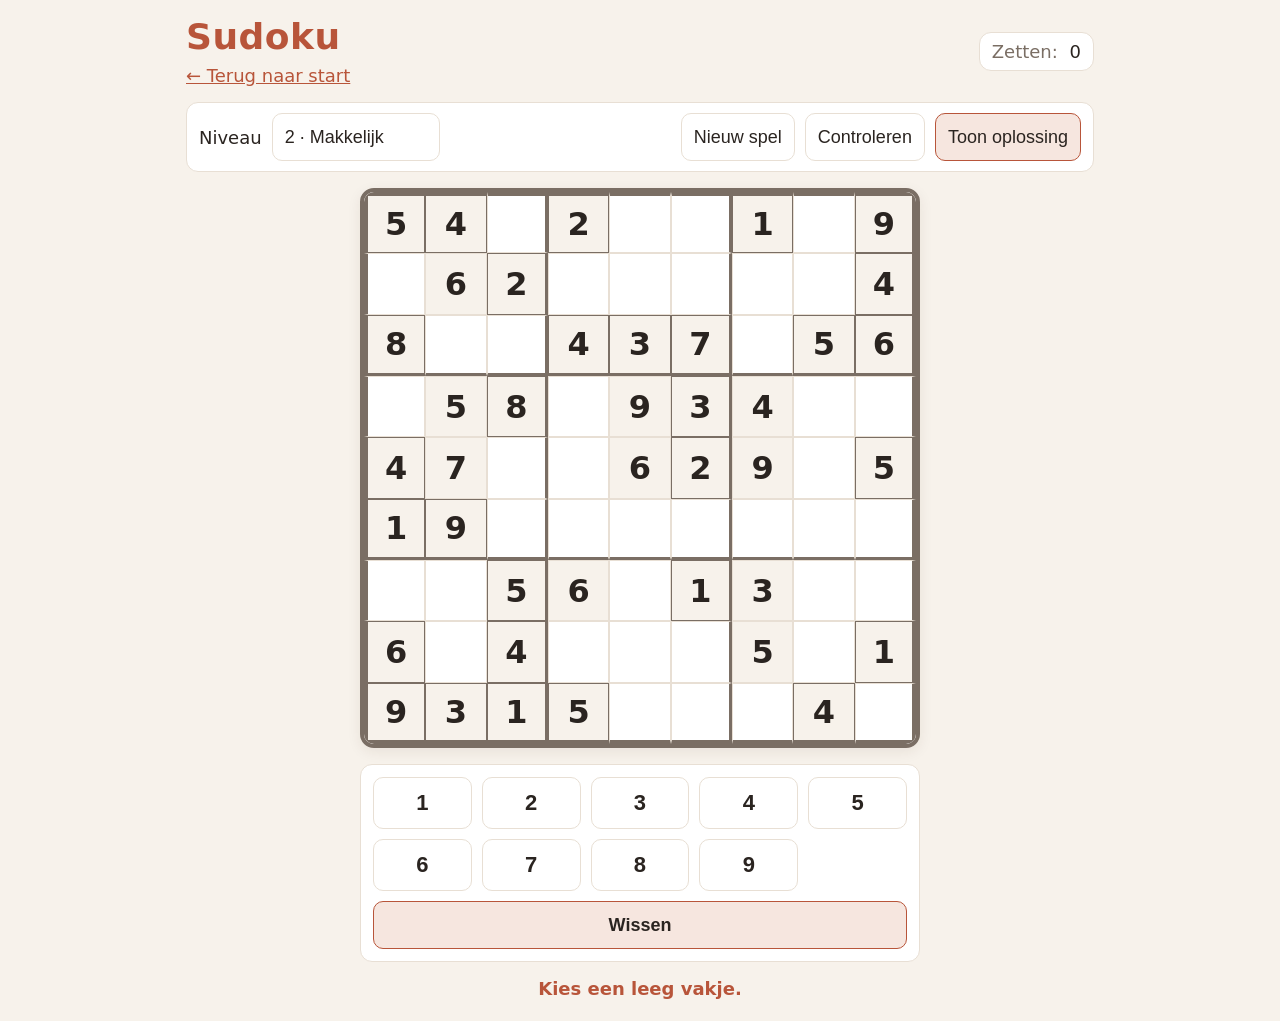
==== commit 8b78c15e: "Remove Sudoku instructions and rules text" ====
--- a/sudoku.html
+++ b/sudoku.html
@@ -37,10 +37,7 @@
       </div>
     </section>
 
-    <section class="howto" aria-live="polite">
-      <strong>Zo speel je:</strong>
-      <span>Klik op een leeg vakje en kies een cijfer hieronder of op je toetsenbord. Met “Wissen” maak je het vakje leeg. Kies een niveau en klik op “Nieuw spel” om te wisselen.</span>
-    </section>
+
 
     <main class="board-wrapper">
       <div id="board" class="board" role="grid" aria-label="Sudokubord"></div>
@@ -61,9 +58,7 @@
 
     <p id="message" class="message" role="status" aria-live="polite"></p>
 
-    <footer class="footer">
-      <p>Elk cijfer van 1 tot 9 mag maar één keer in elke rij, kolom en elk blok van 3 × 3 staan.</p>
-    </footer>
+
   </div>
 
   <script src="sudoku/script.js"></script>
